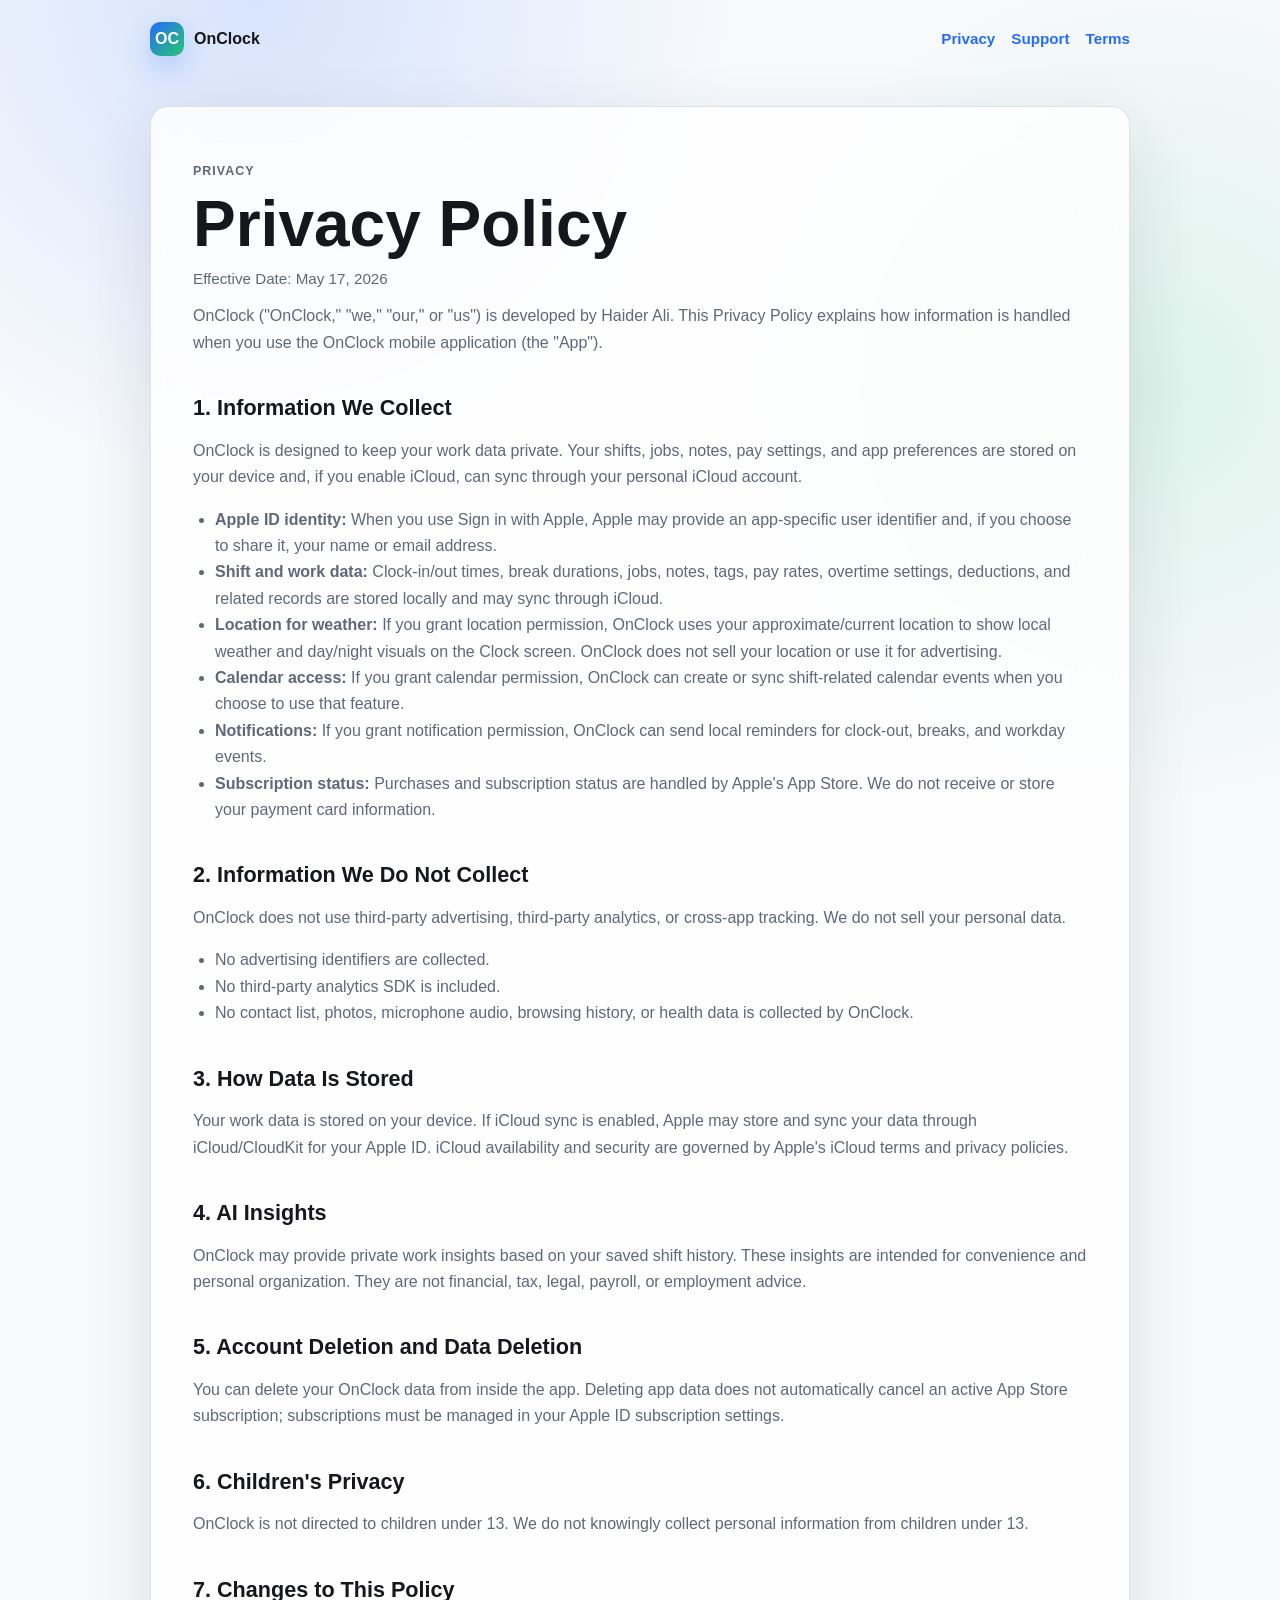
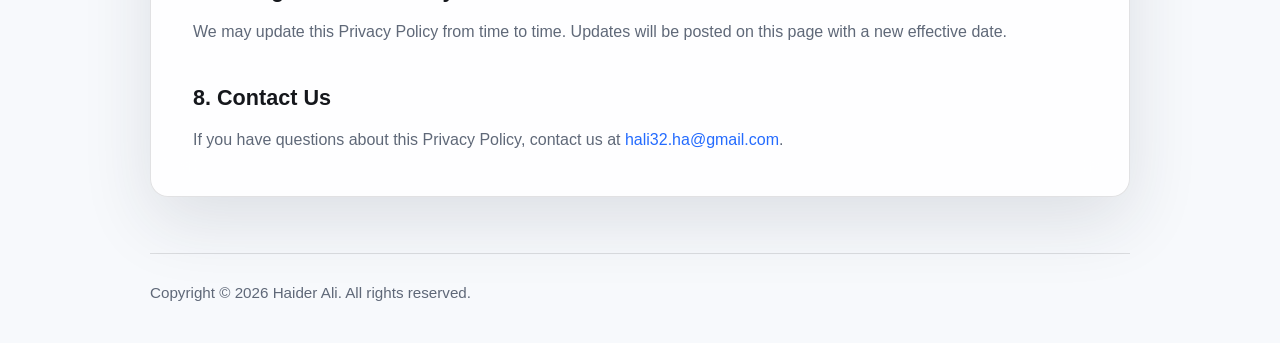
==== privacy-policy/index.html @ ce174f5b "Publish OnClock legal pages" ====
<!doctype html>
<html lang="en">
<head>
  <meta charset="utf-8">
  <meta name="viewport" content="width=device-width, initial-scale=1">
  <title>OnClock Privacy Policy</title>
  <meta name="description" content="Privacy Policy for OnClock.">
  <link rel="stylesheet" href="../styles.css">
</head>
<body>
  <header class="shell nav">
    <a class="brand" href="../" aria-label="OnClock home"><span class="mark">OC</span><span>OnClock</span></a>
    <nav class="nav-links" aria-label="Primary navigation">
      <a href="../privacy-policy/">Privacy</a>
      <a href="../support/">Support</a>
      <a href="../terms/">Terms</a>
    </nav>
  </header>

  <main class="shell">
    <article class="content-card">
      <p class="eyebrow">Privacy</p>
      <h1>Privacy Policy</h1>
      <p class="date">Effective Date: May 17, 2026</p>

      <p>OnClock ("OnClock," "we," "our," or "us") is developed by Haider Ali. This Privacy Policy explains how information is handled when you use the OnClock mobile application (the "App").</p>

      <h2>1. Information We Collect</h2>
      <p>OnClock is designed to keep your work data private. Your shifts, jobs, notes, pay settings, and app preferences are stored on your device and, if you enable iCloud, can sync through your personal iCloud account.</p>
      <ul>
        <li><strong>Apple ID identity:</strong> When you use Sign in with Apple, Apple may provide an app-specific user identifier and, if you choose to share it, your name or email address.</li>
        <li><strong>Shift and work data:</strong> Clock-in/out times, break durations, jobs, notes, tags, pay rates, overtime settings, deductions, and related records are stored locally and may sync through iCloud.</li>
        <li><strong>Location for weather:</strong> If you grant location permission, OnClock uses your approximate/current location to show local weather and day/night visuals on the Clock screen. OnClock does not sell your location or use it for advertising.</li>
        <li><strong>Calendar access:</strong> If you grant calendar permission, OnClock can create or sync shift-related calendar events when you choose to use that feature.</li>
        <li><strong>Notifications:</strong> If you grant notification permission, OnClock can send local reminders for clock-out, breaks, and workday events.</li>
        <li><strong>Subscription status:</strong> Purchases and subscription status are handled by Apple's App Store. We do not receive or store your payment card information.</li>
      </ul>

      <h2>2. Information We Do Not Collect</h2>
      <p>OnClock does not use third-party advertising, third-party analytics, or cross-app tracking. We do not sell your personal data.</p>
      <ul>
        <li>No advertising identifiers are collected.</li>
        <li>No third-party analytics SDK is included.</li>
        <li>No contact list, photos, microphone audio, browsing history, or health data is collected by OnClock.</li>
      </ul>

      <h2>3. How Data Is Stored</h2>
      <p>Your work data is stored on your device. If iCloud sync is enabled, Apple may store and sync your data through iCloud/CloudKit for your Apple ID. iCloud availability and security are governed by Apple's iCloud terms and privacy policies.</p>

      <h2>4. AI Insights</h2>
      <p>OnClock may provide private work insights based on your saved shift history. These insights are intended for convenience and personal organization. They are not financial, tax, legal, payroll, or employment advice.</p>

      <h2>5. Account Deletion and Data Deletion</h2>
      <p>You can delete your OnClock data from inside the app. Deleting app data does not automatically cancel an active App Store subscription; subscriptions must be managed in your Apple ID subscription settings.</p>

      <h2>6. Children's Privacy</h2>
      <p>OnClock is not directed to children under 13. We do not knowingly collect personal information from children under 13.</p>

      <h2>7. Changes to This Policy</h2>
      <p>We may update this Privacy Policy from time to time. Updates will be posted on this page with a new effective date.</p>

      <h2>8. Contact Us</h2>
      <p>If you have questions about this Privacy Policy, contact us at <a href="mailto:hali32.ha@gmail.com">hali32.ha@gmail.com</a>.</p>
    </article>
  </main>

  <footer class="shell footer">
    <p>Copyright © 2026 Haider Ali. All rights reserved.</p>
  </footer>
</body>
</html>
---- styles.css ----
:root {
  color-scheme: light dark;
  --bg: #f7f9fc;
  --card: rgba(255, 255, 255, 0.82);
  --text: #15171c;
  --muted: #5f6878;
  --line: rgba(21, 23, 28, 0.12);
  --blue: #246bfe;
  --green: #28c76f;
  --orange: #ff9f0a;
  --shadow: 0 24px 70px rgba(31, 41, 55, 0.12);
}

@media (prefers-color-scheme: dark) {
  :root {
    --bg: #090b10;
    --card: rgba(22, 25, 32, 0.78);
    --text: #f5f7fb;
    --muted: #a8b1c2;
    --line: rgba(255, 255, 255, 0.13);
    --shadow: 0 24px 70px rgba(0, 0, 0, 0.36);
  }
}

* {
  box-sizing: border-box;
}

html {
  scroll-behavior: smooth;
}

body {
  margin: 0;
  font-family: -apple-system, BlinkMacSystemFont, "SF Pro Text", "Helvetica Neue", Arial, sans-serif;
  color: var(--text);
  background:
    radial-gradient(circle at 20% 0%, rgba(36, 107, 254, 0.15), transparent 30rem),
    radial-gradient(circle at 90% 20%, rgba(40, 199, 111, 0.12), transparent 26rem),
    var(--bg);
  line-height: 1.65;
}

a {
  color: var(--blue);
  text-decoration: none;
}

a:hover {
  text-decoration: underline;
}

.shell {
  width: min(calc(100% - 32px), 980px);
  margin: 0 auto;
}

.nav {
  display: flex;
  align-items: center;
  justify-content: space-between;
  gap: 20px;
  padding: 22px 0;
}

.brand {
  display: inline-flex;
  align-items: center;
  gap: 10px;
  color: var(--text);
  font-weight: 800;
  letter-spacing: 0;
}

.mark {
  width: 34px;
  height: 34px;
  display: inline-grid;
  place-items: center;
  border-radius: 10px;
  color: #fff;
  background: linear-gradient(135deg, #246bfe, #28c76f);
  box-shadow: 0 12px 28px rgba(36, 107, 254, 0.26);
}

.nav-links {
  display: flex;
  flex-wrap: wrap;
  justify-content: flex-end;
  gap: 16px;
  font-weight: 650;
  font-size: 0.95rem;
}

.hero {
  display: grid;
  gap: 28px;
  padding: 56px 0 44px;
}

.hero-card,
.content-card {
  border: 1px solid var(--line);
  border-radius: 18px;
  background: var(--card);
  box-shadow: var(--shadow);
  backdrop-filter: blur(22px);
}

.hero-card {
  padding: clamp(28px, 5vw, 56px);
}

.eyebrow {
  color: var(--blue);
  font-weight: 780;
  text-transform: uppercase;
  letter-spacing: 0.08em;
  font-size: 0.78rem;
}

h1,
h2,
h3,
p {
  margin: 0;
}

h1 {
  max-width: 780px;
  margin-top: 12px;
  font-size: clamp(2.8rem, 8vw, 6.8rem);
  line-height: 0.95;
  letter-spacing: 0;
}

.lead {
  max-width: 760px;
  margin-top: 22px;
  color: var(--muted);
  font-size: clamp(1.08rem, 2.4vw, 1.55rem);
  line-height: 1.35;
}

.actions {
  display: flex;
  flex-wrap: wrap;
  gap: 12px;
  margin-top: 30px;
}

.button {
  min-height: 46px;
  display: inline-flex;
  align-items: center;
  justify-content: center;
  padding: 0 18px;
  border: 1px solid var(--line);
  border-radius: 12px;
  color: var(--text);
  font-weight: 760;
  background: rgba(255, 255, 255, 0.42);
}

.button.primary {
  color: #fff;
  border-color: transparent;
  background: var(--blue);
}

.grid {
  display: grid;
  grid-template-columns: repeat(3, minmax(0, 1fr));
  gap: 14px;
  margin-top: 18px;
}

.stat {
  padding: 18px;
  border: 1px solid var(--line);
  border-radius: 14px;
  background: color-mix(in srgb, var(--card) 72%, transparent);
}

.stat strong {
  display: block;
  font-size: 1.04rem;
}

.stat span {
  display: block;
  margin-top: 6px;
  color: var(--muted);
  font-size: 0.95rem;
}

.content-card {
  margin: 28px 0 56px;
  padding: clamp(24px, 4vw, 42px);
}

.content-card h1 {
  font-size: clamp(2.2rem, 6vw, 4rem);
}

.content-card h2 {
  margin-top: 34px;
  font-size: 1.35rem;
}

.content-card h3 {
  margin-top: 24px;
  font-size: 1.08rem;
}

.content-card p,
.content-card li {
  color: var(--muted);
}

.content-card p {
  margin-top: 12px;
}

.content-card ul {
  padding-left: 22px;
}

.date {
  margin-top: 8px;
  color: var(--muted);
  font-size: 0.95rem;
}

.footer {
  border-top: 1px solid var(--line);
  padding: 26px 0 38px;
  color: var(--muted);
  font-size: 0.95rem;
}

@media (max-width: 760px) {
  .nav {
    align-items: flex-start;
    flex-direction: column;
  }

  .nav-links {
    justify-content: flex-start;
  }

  .grid {
    grid-template-columns: 1fr;
  }
}
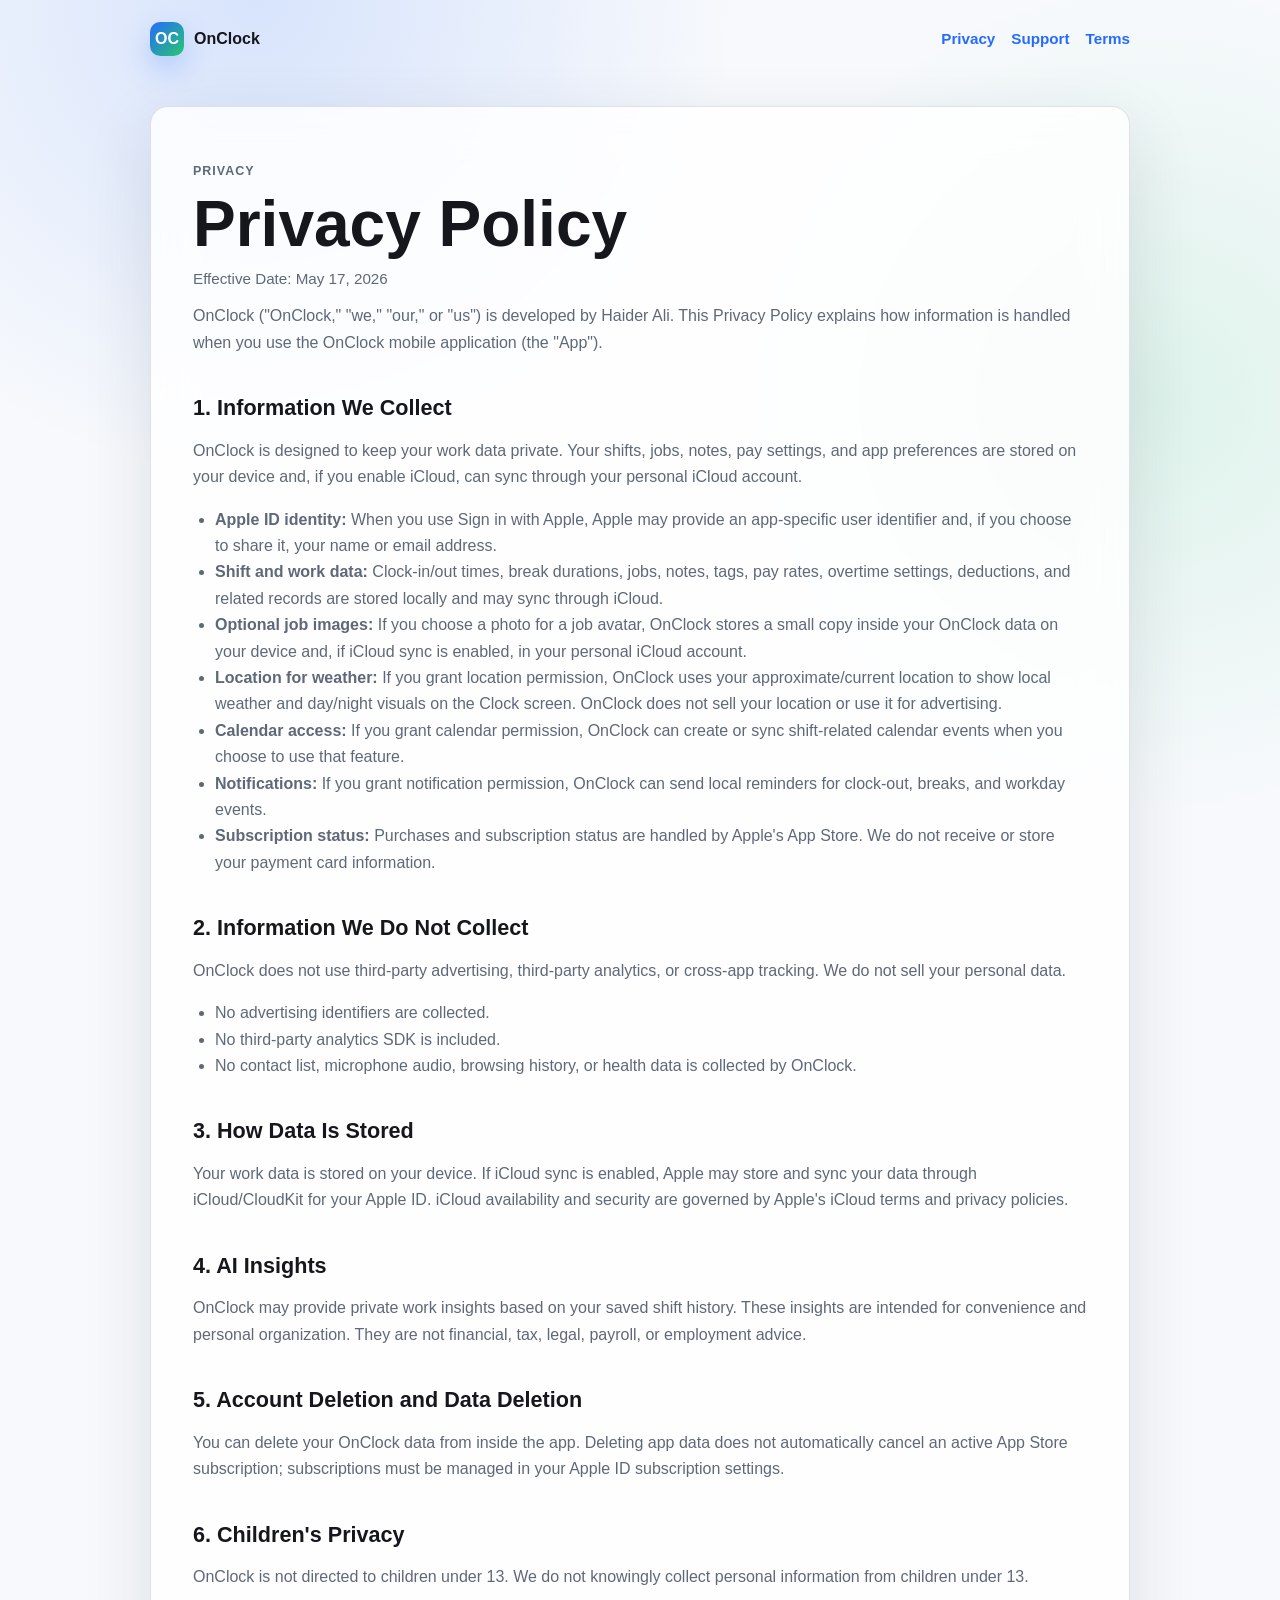
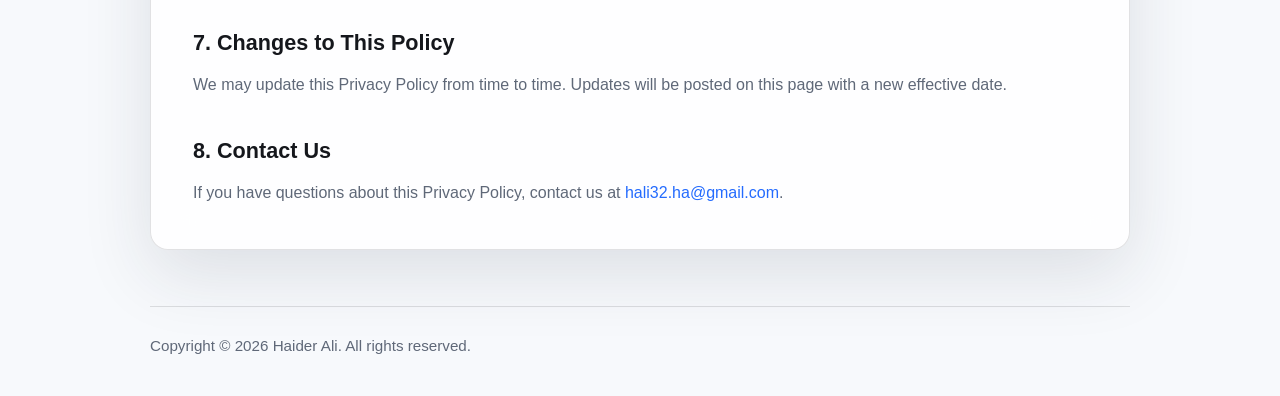
==== commit d8f1c186: "Update OnClock privacy policy" ====
--- a/privacy-policy/index.html
+++ b/privacy-policy/index.html
@@ -30,6 +30,7 @@
       <ul>
         <li><strong>Apple ID identity:</strong> When you use Sign in with Apple, Apple may provide an app-specific user identifier and, if you choose to share it, your name or email address.</li>
         <li><strong>Shift and work data:</strong> Clock-in/out times, break durations, jobs, notes, tags, pay rates, overtime settings, deductions, and related records are stored locally and may sync through iCloud.</li>
+        <li><strong>Optional job images:</strong> If you choose a photo for a job avatar, OnClock stores a small copy inside your OnClock data on your device and, if iCloud sync is enabled, in your personal iCloud account.</li>
         <li><strong>Location for weather:</strong> If you grant location permission, OnClock uses your approximate/current location to show local weather and day/night visuals on the Clock screen. OnClock does not sell your location or use it for advertising.</li>
         <li><strong>Calendar access:</strong> If you grant calendar permission, OnClock can create or sync shift-related calendar events when you choose to use that feature.</li>
         <li><strong>Notifications:</strong> If you grant notification permission, OnClock can send local reminders for clock-out, breaks, and workday events.</li>
@@ -41,7 +42,7 @@
       <ul>
         <li>No advertising identifiers are collected.</li>
         <li>No third-party analytics SDK is included.</li>
-        <li>No contact list, photos, microphone audio, browsing history, or health data is collected by OnClock.</li>
+        <li>No contact list, microphone audio, browsing history, or health data is collected by OnClock.</li>
       </ul>
 
       <h2>3. How Data Is Stored</h2>
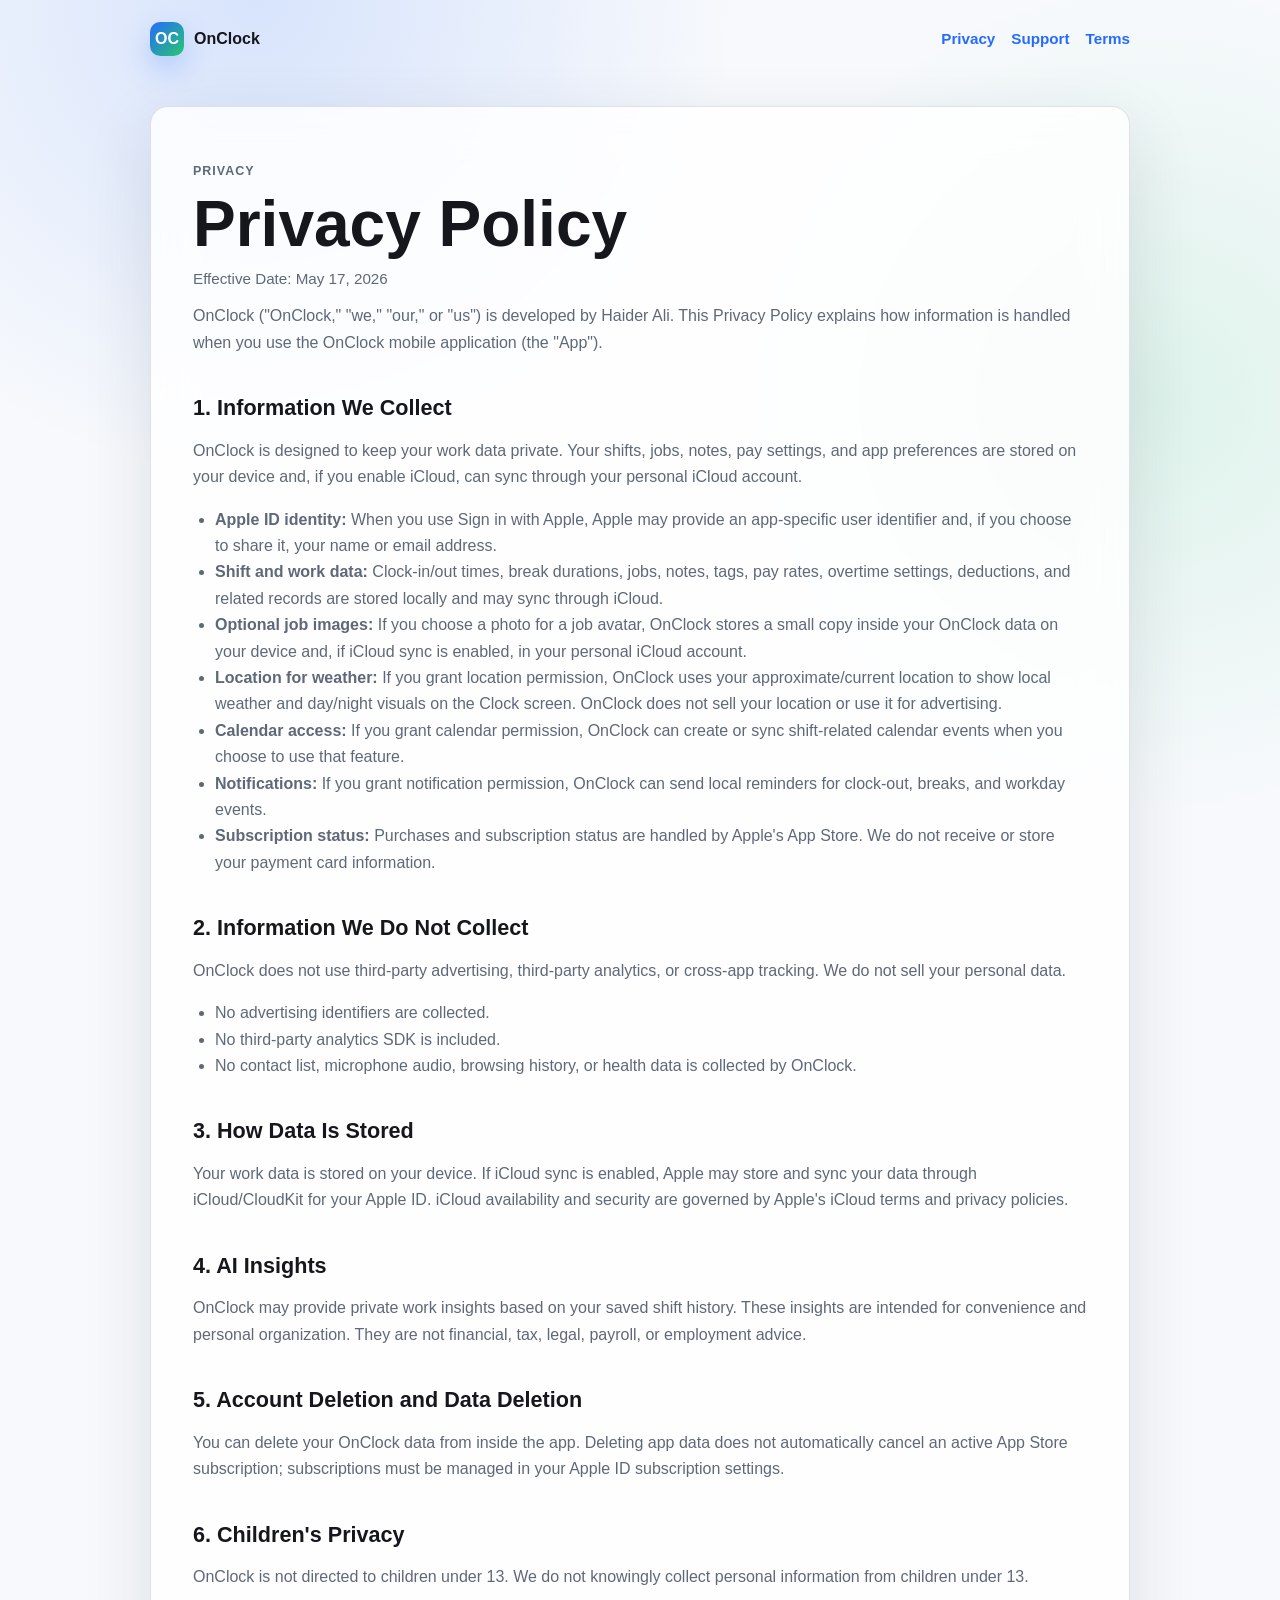
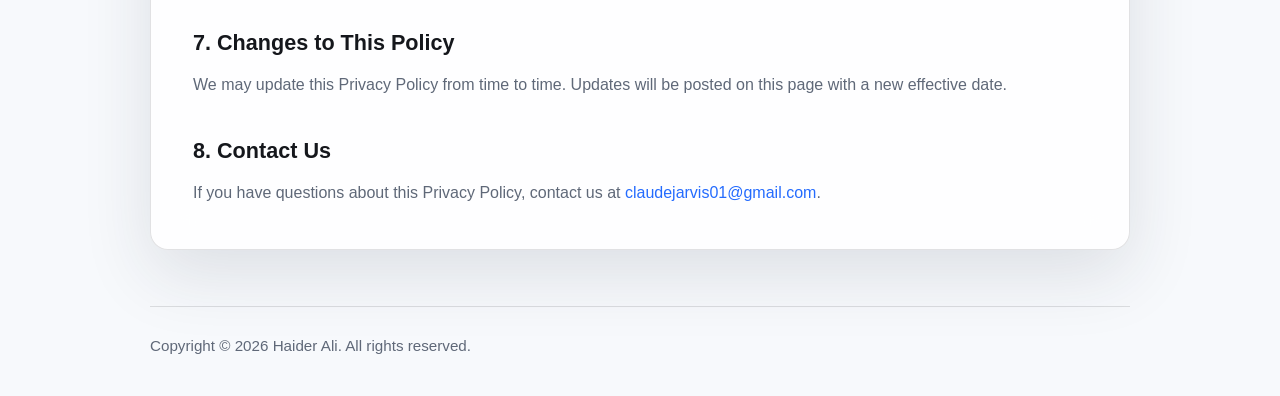
==== commit 678e5a5c: "Use ForgeByte support email" ====
--- a/privacy-policy/index.html
+++ b/privacy-policy/index.html
@@ -61,7 +61,7 @@
       <p>We may update this Privacy Policy from time to time. Updates will be posted on this page with a new effective date.</p>
 
       <h2>8. Contact Us</h2>
-      <p>If you have questions about this Privacy Policy, contact us at <a href="mailto:hali32.ha@gmail.com">hali32.ha@gmail.com</a>.</p>
+      <p>If you have questions about this Privacy Policy, contact us at <a href="mailto:claudejarvis01@gmail.com">claudejarvis01@gmail.com</a>.</p>
     </article>
   </main>
 
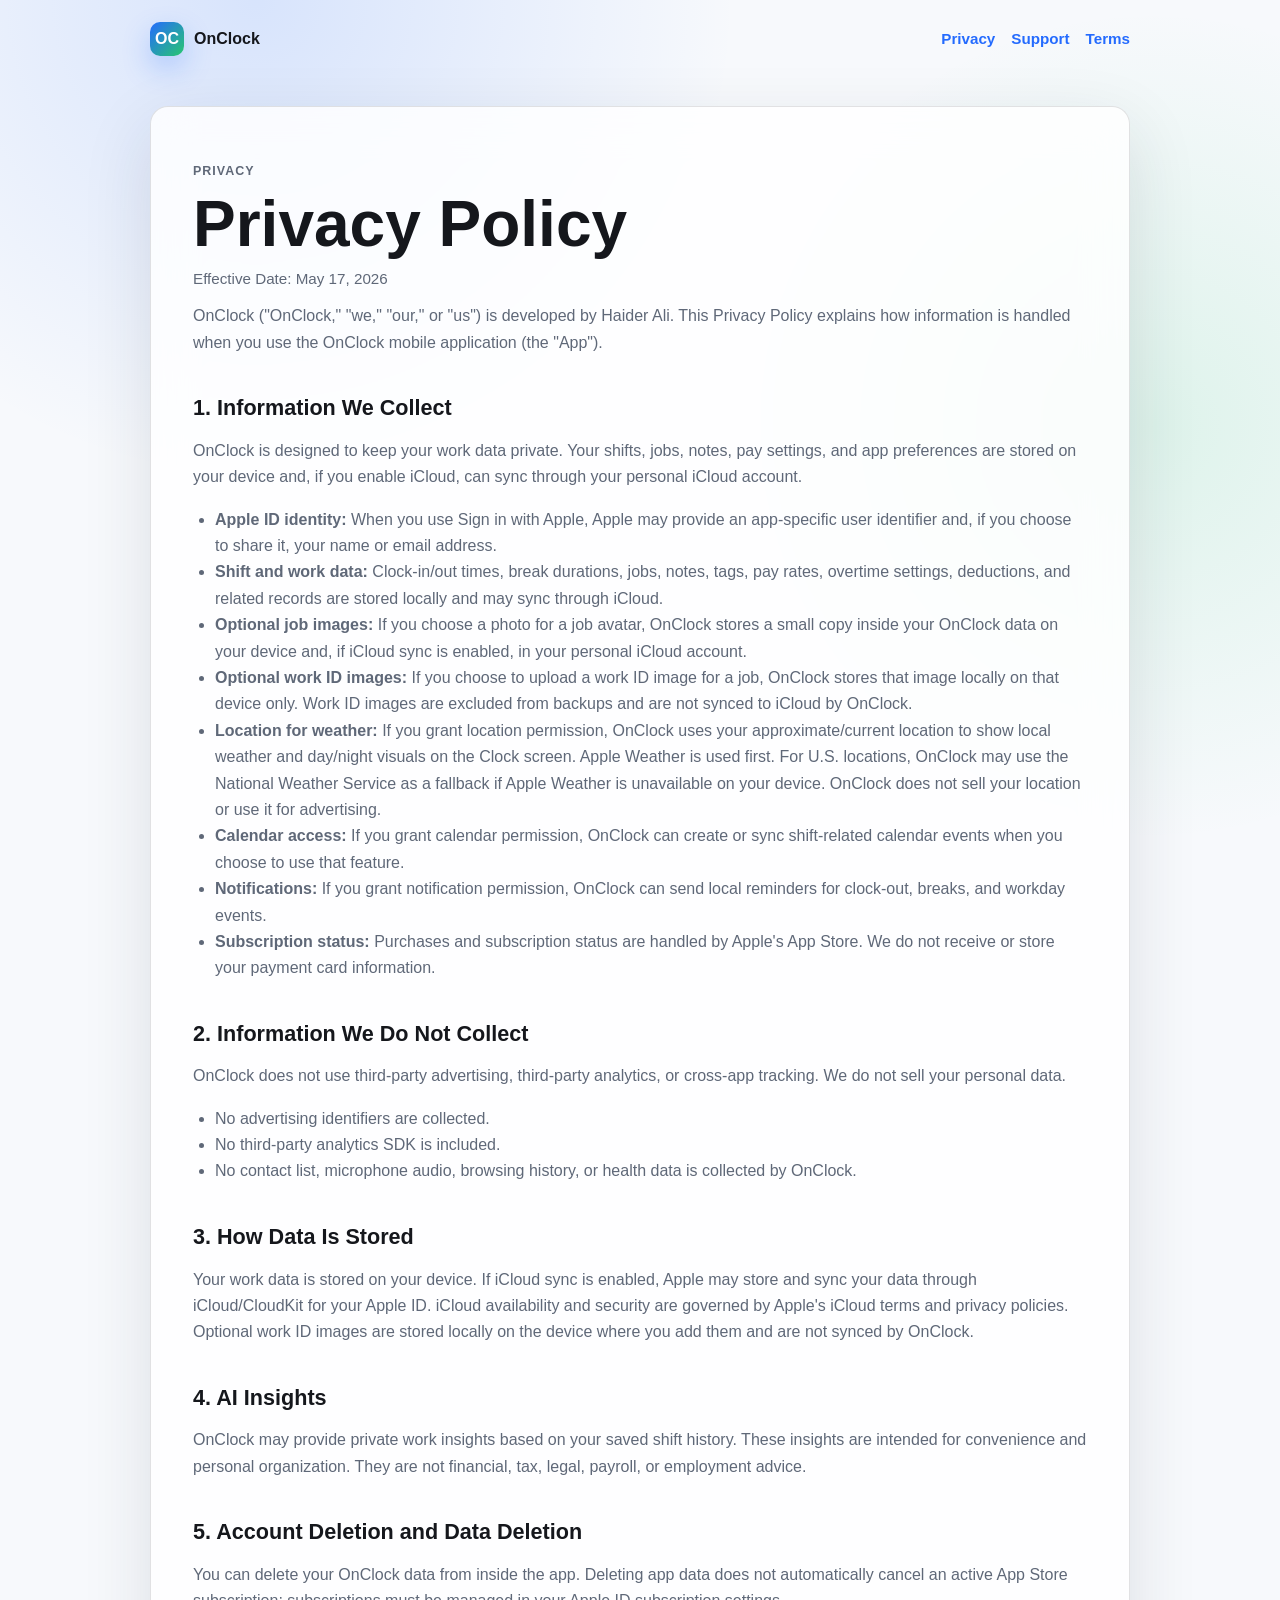
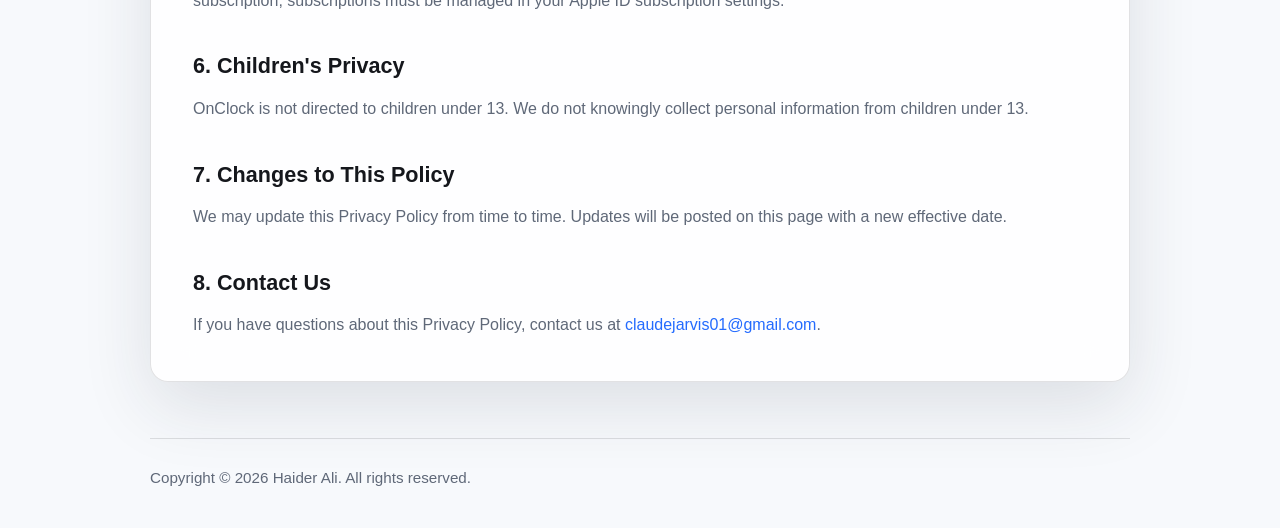
==== commit 3e35aa09: "Update OnClock privacy policy for weather fallback" ====
--- a/privacy-policy/index.html
+++ b/privacy-policy/index.html
@@ -31,7 +31,8 @@
         <li><strong>Apple ID identity:</strong> When you use Sign in with Apple, Apple may provide an app-specific user identifier and, if you choose to share it, your name or email address.</li>
         <li><strong>Shift and work data:</strong> Clock-in/out times, break durations, jobs, notes, tags, pay rates, overtime settings, deductions, and related records are stored locally and may sync through iCloud.</li>
         <li><strong>Optional job images:</strong> If you choose a photo for a job avatar, OnClock stores a small copy inside your OnClock data on your device and, if iCloud sync is enabled, in your personal iCloud account.</li>
-        <li><strong>Location for weather:</strong> If you grant location permission, OnClock uses your approximate/current location to show local weather and day/night visuals on the Clock screen. OnClock does not sell your location or use it for advertising.</li>
+        <li><strong>Optional work ID images:</strong> If you choose to upload a work ID image for a job, OnClock stores that image locally on that device only. Work ID images are excluded from backups and are not synced to iCloud by OnClock.</li>
+        <li><strong>Location for weather:</strong> If you grant location permission, OnClock uses your approximate/current location to show local weather and day/night visuals on the Clock screen. Apple Weather is used first. For U.S. locations, OnClock may use the National Weather Service as a fallback if Apple Weather is unavailable on your device. OnClock does not sell your location or use it for advertising.</li>
         <li><strong>Calendar access:</strong> If you grant calendar permission, OnClock can create or sync shift-related calendar events when you choose to use that feature.</li>
         <li><strong>Notifications:</strong> If you grant notification permission, OnClock can send local reminders for clock-out, breaks, and workday events.</li>
         <li><strong>Subscription status:</strong> Purchases and subscription status are handled by Apple's App Store. We do not receive or store your payment card information.</li>
@@ -46,7 +47,7 @@
       </ul>
 
       <h2>3. How Data Is Stored</h2>
-      <p>Your work data is stored on your device. If iCloud sync is enabled, Apple may store and sync your data through iCloud/CloudKit for your Apple ID. iCloud availability and security are governed by Apple's iCloud terms and privacy policies.</p>
+      <p>Your work data is stored on your device. If iCloud sync is enabled, Apple may store and sync your data through iCloud/CloudKit for your Apple ID. iCloud availability and security are governed by Apple's iCloud terms and privacy policies. Optional work ID images are stored locally on the device where you add them and are not synced by OnClock.</p>
 
       <h2>4. AI Insights</h2>
       <p>OnClock may provide private work insights based on your saved shift history. These insights are intended for convenience and personal organization. They are not financial, tax, legal, payroll, or employment advice.</p>
